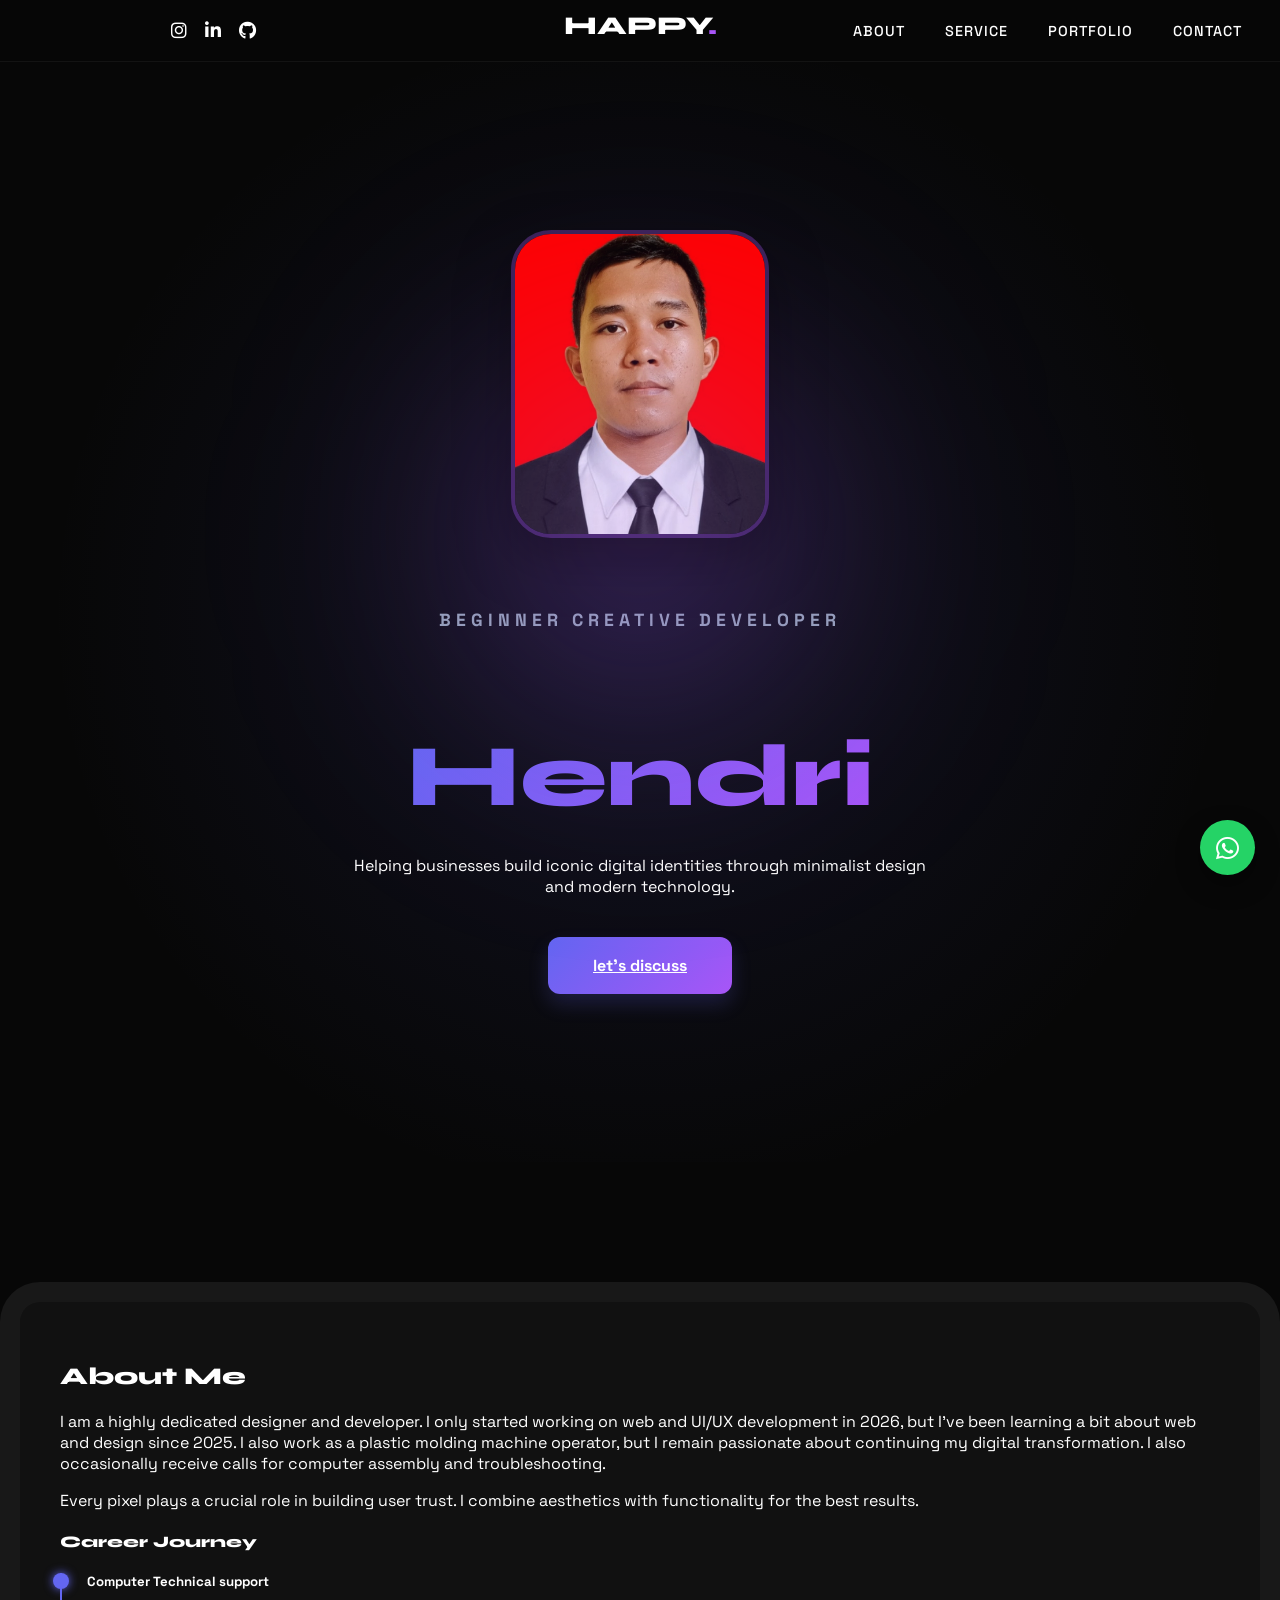
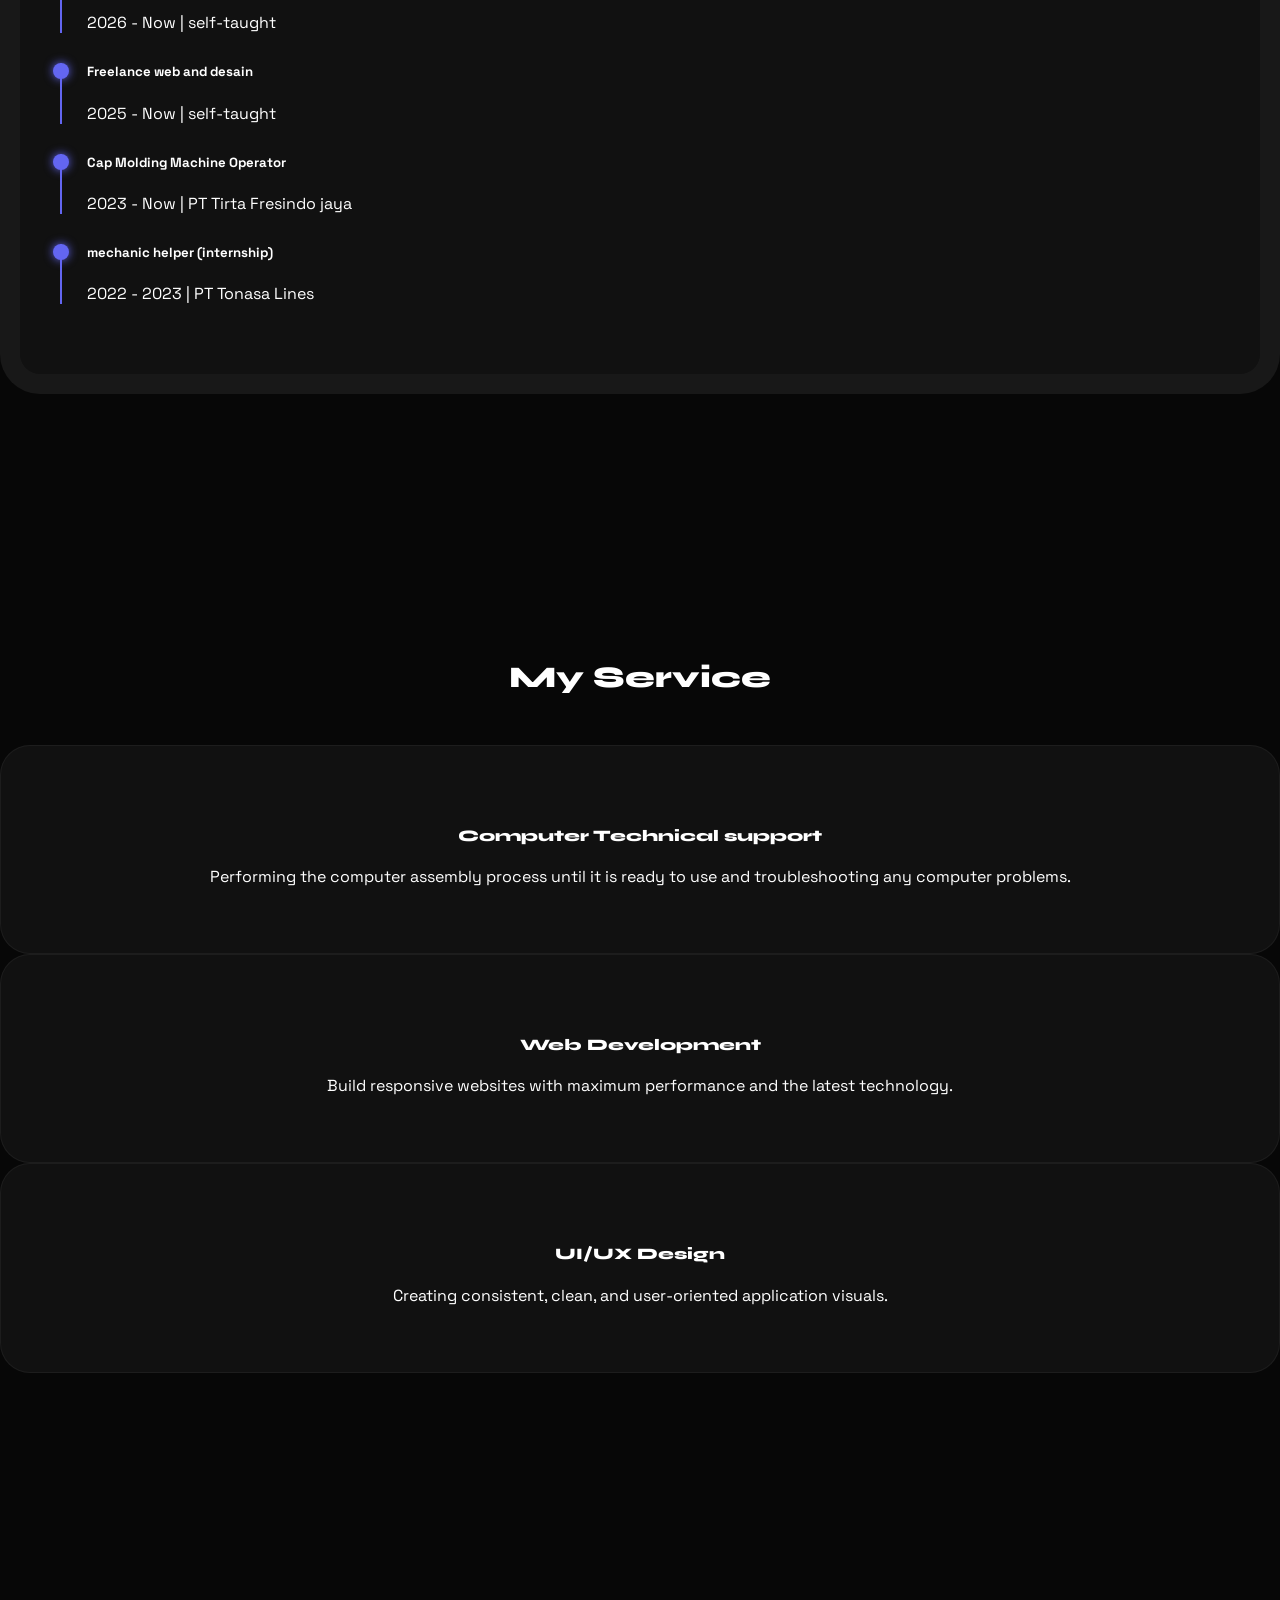
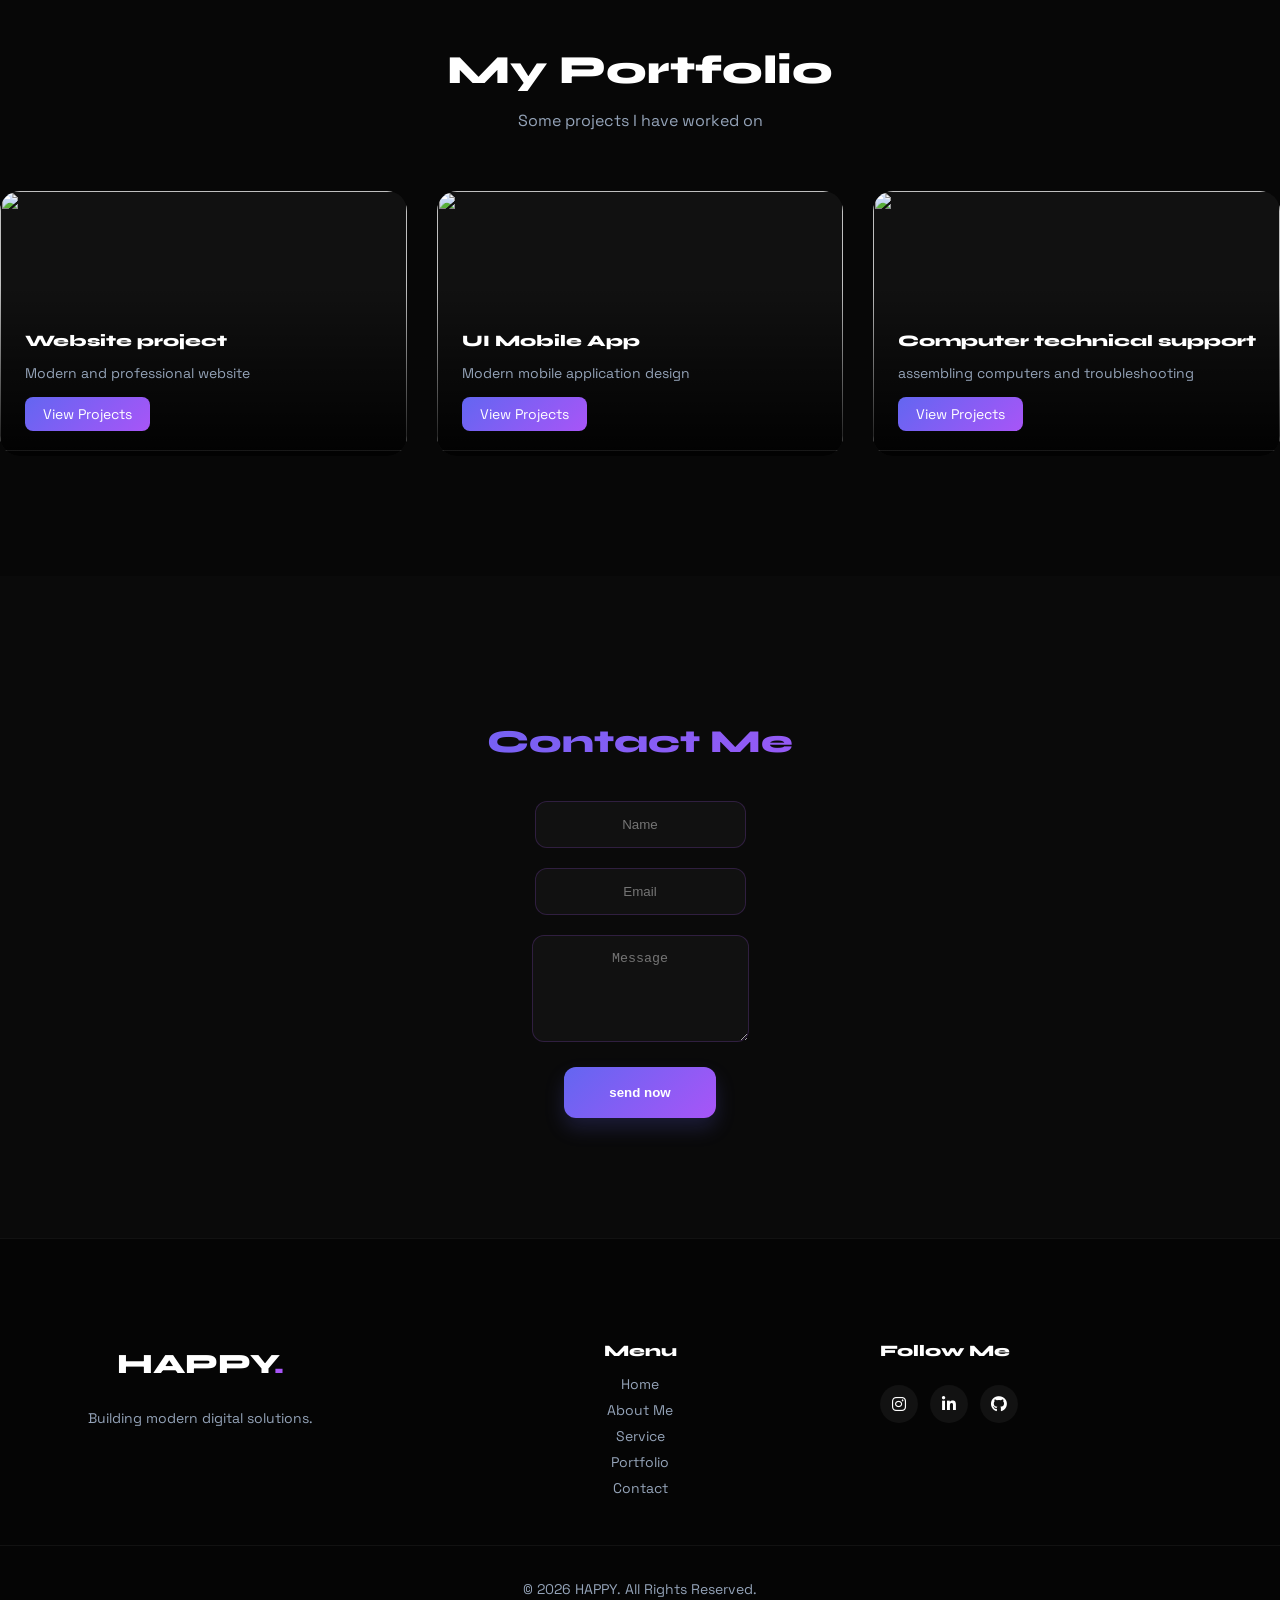
==== index.html @ bbf3f18f "Add files via upload" ====
<!DOCTYPE html>
<html lang="en-US">
<head>
    
    <meta charset="utf-8">
    <meta name="viewport" content="width=device-width, initial-scale=1, shrink-to-fit=no">
    <title>Portfolio | Hendriansyah Pasali</title>
    
    <link rel="stylesheet" href="assets/vendors/themify-icons/css/themify-icons.css">
    <link rel="stylesheet" href="https://cdnjs.cloudflare.com/ajax/libs/font-awesome/6.0.0/css/all.min.css">
    <link href="https://fonts.googleapis.com/css2?family=Space+Grotesk:wght@300;500;700&family=Syne:wght@400;700;800&display=swap" rel="stylesheet">
    <link rel="stylesheet" href="assets/css/steller.css">
    <link rel="stylesheet" href="style.css">

</head>
<body data-spy="scroll" data-target=".navbar">

    <nav class="navbar navbar-expand-lg fixed-top">
        <div class="container">
            <div class="nav-social">
                <div class="social-icons">
                    <a href="#"><i class="fab fa-instagram"></i></a>
                    <a href="https://www.linkedin.com/in/hendriansyah-pasali-647766168"><i class="fab fa-linkedin-in"></i></a>
                    <a href="https://github.com/Rakito-ui"><i class="fab fa-github"></i></a>
                </div>
            </div>
            <div class="nav-logo">
                <a class="navbar-brand" href="#home" style="color: #fff; font-size: 1.6rem;">HAPPY<span style="color: var(--purple-accent);">.</span></a>
            </div>
            <div class="nav-menu">
                <ul class="navbar-nav">
                    <li class="nav-item"><a class="nav-link" href="#about">About</a></li>
                    <li class="nav-item"><a class="nav-link" href="#service">Service</a></li>
                    <li class="nav-item"><a class="nav-link" href="#portfolio">Portfolio</a></li>
                    <li class="nav-item"><a class="nav-link" href="#contact">contact</a></li>
                </ul>
            </div>
        </div>
    </nav>

    <header class="header" id="home">
        <img src="picture/profilhendri.jpg" class="profile-img" alt="Foto">
        <h6 class="subtitle">Beginner Creative Developer</h6>
        <h1 class="title">Hendri</h1>
        <p class="text-dim" style="max-width: 600px; margin-bottom: 40px;">Helping businesses build iconic digital identities through minimalist design and modern technology.</p>
        <a href="#contact" class="btn-main text-decoration-none">let's discuss</a>
    </header>

    <section id="about" class="section">
        <div class="container">
            <div class="about-box">
                <div class="row align-items-center">
                    <div class="col-lg-6 mb-5 mb-lg-0">
                        <h2 class="mb-4">About Me</h2>
                        <p class="text-dim">I am a highly dedicated designer and developer. I only started working on web and UI/UX development in 2026, 
                            but I've been learning a bit about web and design since 2025. 
                            I also work as a plastic molding machine operator, but I remain passionate about continuing my digital transformation. 
                            I also occasionally receive calls for computer assembly and troubleshooting.</p>
                        <p class="text-dim">Every pixel plays a crucial role in building user trust. I combine aesthetics with functionality for the best results.</p>
                    </div>
                    <div class="col-lg-6">
                        <h4 class="mb-4 text-center text-lg-left">Career Journey</h4>
                        <div class="career-item">
                            <h5>Computer Technical support</h5>
                            <p class="small text-primary">2026 - Now | self-taught</p>
                        </div>
                        <div class="career-item">
                            <h5>Freelance web and desain</h5>
                            <p class="small text-primary">2025 - Now | self-taught</p>
                        </div>
                        <div class="career-item">
                            <h5>Cap Molding Machine Operator</h5>
                            <p class="small text-primary">2023 - Now | PT Tirta Fresindo jaya</p>
                        </div>
                        <div class="career-item">
                            <h5>mechanic helper (internship)</h5>
                            <p class="small text-primary">2022 - 2023 | PT Tonasa Lines</p>
                        </div>
                    </div>
                </div>
            </div>
        </div>
    </section>

    <section id="service" class="section">
        <div class="container text-center">
            <h2 class="section-service">My Service</h2>
            <div class="row w-100">
                <div class="col-md-4 mb-4">
                    <div class="custom-card">
                        <div class="icon-box"><i class="ti-settings"></i></div>
                        <h4>Computer Technical support</h4>
                        <p class="text-dim small">Performing the computer assembly process until it is ready to use and troubleshooting any computer problems.
                        </p>
                    </div>
                </div>
                <div class="col-md-4 mb-4">
                    <div class="custom-card">
                        <div class="icon-box"><i class="ti-rocket"></i></div>
                        <h4>Web Development</h4>
                        <p class="text-dim small">Build responsive websites with maximum performance and the latest technology.</p>
                    </div>
                </div>
                <div class="col-md-4 mb-4">
                    <div class="custom-card">
                        <div class="icon-box"><i class="ti-crown"></i></div>
                        <h4>UI/UX Design</h4>
                        <p class="text-dim small">Creating consistent, clean, and user-oriented application visuals.</p>
                    </div>
                </div>
            </div>
        </div>
    </section>

    <section id="portfolio" class="section">
    <div class="container">

        <h2 class="section-title">My Portfolio</h2>
        <p class="section-subtitle">Some projects I have worked on</p>

        <div class="portfolio-grid">

            <div class="portfolio-card">
                <img src="https://images.unsplash.com/photo-1559028012-481c04fa702d?q=80&w=1000" alt="">
                <div class="portfolio-info">
                    <h4>Website project</h4>
                    <p>Modern and professional website</p>
                    <a href="portofolio/websiteproject.html" class="portfolio-btn">View Projects</a>
                </div>
            </div>

            <div class="portfolio-card">
                <img src="https://images.unsplash.com/photo-1551650975-87deedd944c3?q=80&w=1000" alt="">
                <div class="portfolio-info">
                    <h4>UI Mobile App</h4>
                    <p>Modern mobile application design</p>
                    <a href="portofolio/UImobileapp.html" class="portfolio-btn">View Projects</a>
                </div>
            </div>

            <div class="portfolio-card">
                <img src="https://images.unsplash.com/photo-1555066931-4365d14bab8c?q=80&w=1000" alt="">
                <div class="portfolio-info">
                    <h4>Computer technical support</h4>
                    <p>assembling computers and troubleshooting</p>
                    <a href="portofolio/computertechsupport.html" class="portfolio-btn">View Projects</a>
                </div>
            </div>

        </div>

    </div>
</section>

    <section id="contact" class="section" style="background:#0a0a0a;">
    <div class="container">

        <h2>Contact Me</h2>

        <form class="contact-form">

            <div class="form-group">
                <input type="text" id="name" class="form-control" placeholder="Name">
            </div>

            <div class="form-group">
                <input type="email" id="email" class="form-control" placeholder="Email">
            </div>

            <div class="form-group">
                <textarea id="message" class="form-control" rows="5" placeholder="Message"></textarea>
            </div>

            <button type="button" onclick="sendToWhatsApp()" class="btn-main w-100">
             send now
            </button>

        </form>

    </div>
</section>


<!--tombol whatsaap mengambang-->
<a href="https://wa.me/6288744931419" class="whatsapp-float" target="_blank">
    <i class="fab fa-whatsapp"></i>
</a>

<!--tombol back to top-->
<a href="#" class="back-to-top">
    <i class="fas fa-arrow-up"></i>
</a>


<footer class="footer">
    <div class="container">

        <div class="footer-content">

            <div class="footer-brand">
                <h3>HAPPY<span>.</span></h3>
                <p>Building modern digital solutions.</p>
            </div>

            <div class="footer-links">
                <h4>Menu</h4>
                <a href="#home">Home</a>
                <a href="#about">About Me</a>
                <a href="#service">Service</a>
                <a href="#portfolio">Portfolio</a>
                <a href="#contact">Contact</a>
            </div>

            <div class="footer-social">
                <h4>Follow Me</h4>
                <div class="social-footer">
                    <a href="#"><i class="fab fa-instagram"></i></a>
                    <a href="https://www.linkedin.com/in/hendriansyah-pasali-647766168"><i class="fab fa-linkedin-in"></i></a>
                    <a href="https://github.com/Rakito-ui"><i class="fab fa-github"></i></a>
                </div>
            </div>

        </div>

        <div class="footer-bottom">
            <p>© 2026 HAPPY. All Rights Reserved.</p>
        </div>

    </div>
</footer>

<script src="script.js"></script>

</body>
</html>
---- style.css ----
:root {
            --bg-dark: #070707;
            --card-dark: #111111;
            --purple-accent: #a855f7;
            --blue-accent: #6366f1;
            --accent-gradient: linear-gradient(135deg, #6366f1 0%, #a855f7 100%);
            --text-white: #ffffff;
            --text-dim: #94a3b8;
        }

        /* Base Reset */
        body {
            font-family: 'Space Grotesk', sans-serif;
            background-color: var(--bg-dark);
            color: var(--text-white);
            margin: 0;
            padding: 0;
            overflow-x: hidden;
            scroll-behavior: smooth;
        }

        h1, h2, h3, h4, .navbar-brand {
            font-family: 'Syne', sans-serif;
            font-weight: 800;
        }

        /* --- Navbar (Balanced & Fixed) --- */
        .navbar {
            background: rgba(7, 7, 7, 0.8) !important;
            backdrop-filter: blur(20px);
            border-bottom: 1px solid rgba(255, 255, 255, 0.05);
            padding: 15px 0;
            transition: 0.3s;
        }

        .navbar .container {
            display: flex;
            flex-direction: row;
            justify-content: space-between;
            align-items: center;
            width: 100%;
        }

        .nav-social, .nav-logo, .nav-menu {
            flex: 1;
            display: flex;
            align-items: center;
        }

        .nav-social { justify-content: center; gap: 20px; }
        .nav-logo { justify-content: center; }
        .nav-menu { justify-content: flex; }

        .social-icons{
    display:flex;
    align-items:center;
    gap:18px;
}

.social-icons a{
    color: var(--text-white);
    font-size:18px;
    transition:0.3s;
}

.social-icons a:hover{
    color: var(--purple-accent);
    transform: translateY(-2px);
}

        .navbar-nav {
            display: flex;
            flex-direction: row !important;
            gap: 40px;
            list-style: none;
            margin: 0;
            padding: 0;
        }

        .nav-link {
            color: var(--text-white) !important;
            font-weight: 500;
            font-size: 0.9rem;
            text-transform: uppercase;
            letter-spacing: 1px;
        }

        /* Menghilangkan garis bawah pada semua link navigasi */
        .navbar-brand, 
        .nav-link, 
        .navbar-brand:hover, 
        .nav-link:hover {
        text-decoration: none !important;
        transform: translateY(-5px); /* Efek animasi terangkat ke atas */
        }

        /* Efek Hover: Warna Ungu + Terangkat */
        .nav-link:hover, 
        .nav-social a:hover {
        color: var(--purple-accent) !important;
        transform: translateY(-8px) !important; /* Efek terangkat lebih terasa */
        }

        .nav-link:hover { color: var(--purple-accent) !important; }

        /* --- Header Section --- */
        .header {
            min-height: 100vh;
            display: flex;
            flex-direction: column;
            align-items: center;
            justify-content: center;
            text-align: center;
            background: radial-gradient(circle at center, rgba(99, 102, 241, 0.12) 0%, transparent 70%);
            padding: 100px 20px;
            position:relative; /*2 ini tambahan untuk glow bergerak position dan overflow*/
            overflow:hidden;
        }

        .profile-img {
            width: 250px;
            height: 300px;
            object-fit: cover;
            border-radius: 40px;
            border: 4px solid rgba(168, 85, 247, 0.3);
            box-shadow: 0 20px 50px rgba(0,0,0,0.5);
            margin-bottom: 30px;
            transition: 0.5s ease;
        }

        .profile-img:hover {
            transform: scale(1.05) rotate(2deg);
            border-color: var(--purple-accent);
        }

        .header .title {
            font-size: clamp(3rem, 8vw, 5.5rem);
            margin-bottom: 10px;
            background: var(--accent-gradient);
            -webkit-background-clip: text;
            -webkit-text-fill-color: transparent;
        }

        .header .subtitle {
            font-size: 1.1rem;
            color: var(--text-dim);
            letter-spacing: 5px;
            text-transform: uppercase;
            margin-bottom: 35px;
        }

        /* --- About Section --- */
        .section { padding: 120px 0; }

        .section-service{
            text-align: center;
            font-size: 30px;
            margin-bottom: 50px;
        }

        .about-box {
            background: var(--card-dark);
            border-radius: 40px;
            padding: 40px;
            border: 20px solid rgba(255,255,255,0.03);
        }

        .career-item {
            border-left: 2px solid var(--blue-accent);
            padding-left: 25px;
            margin-bottom: 30px;
            position: relative;
        }

        .career-item::before {
            content: '';
            position: absolute;
            left: -9px;
            top: 0;
            width: 16px;
            height: 16px;
            background: var(--blue-accent);
            border-radius: 50%;
            box-shadow: 0 0 10px var(--blue-accent);
        }

        /* PORTFOLIO */

.section-title{
    text-align:center;
    font-size:2.5rem;
    margin-bottom:10px;
}

.section-subtitle{
    text-align:center;
    color:var(--text-dim);
    margin-bottom:60px;
}

.portfolio-grid{
    display:grid;
    grid-template-columns: repeat(auto-fit,minmax(280px,1fr));
    gap:30px;
}

.portfolio-card{
    position:relative;
    border-radius:20px;
    overflow:hidden;
    background:var(--card-dark);
    transition:0.4s;
}

.portfolio-card img{
    width:100%;
    height:260px;
    object-fit:cover;
    transition:0.5s;
}

.portfolio-card:hover{
    transform: translateY(-10px);
    box-shadow: 0 20px 50px rgba(168,85,247,0.3);
}

.portfolio-info{
    position:absolute;
    bottom:0;
    left:0;
    width:100%;
    padding:25px;
    background:linear-gradient(to top, rgba(0,0,0,0.9), transparent);
}

.portfolio-info h4{
    margin-bottom:5px;
}

.portfolio-info p{
    font-size:14px;
    color:var(--text-dim);
    margin-bottom:15px;
}

.portfolio-btn{
    display:inline-block;
    padding:8px 18px;
    font-size:14px;
    border-radius:8px;
    text-decoration:none;
    color:white;
    background:var(--accent-gradient);
}

        /* --- Service Cards --- */
        .custom-card {
            background: var(--card-dark);
            border: 1px solid rgba(255, 255, 255, 0.05);
            padding: 50px 30px;
            border-radius: 30px;
            transition: 0.4s;
            height: 100%;
            text-align: center;
        }

        .custom-card:hover {
            border-color: var(--purple-accent);
            transform: translateY(-10px);
            background: rgba(255,255,255,0.02);
        }

        .icon-box {
            font-size: 45px;
            color: var(--purple-accent);
            margin-bottom: 30px;
        }

        /* --- Contact Form --- */
        .contact-form .form-group { margin-bottom: 25px; }

        .form-control {
            background: var(--card-dark) !important;
            border: 1px solid rgba(168, 85, 247, 0.2) !important;
            color: white !important;
            border-radius: 12px;
            padding: 15px 20px;
            text-align: center;
        }

        .form-control:focus {
            border-color: var(--purple-accent) !important;
            box-shadow: 0 0 15px rgba(168, 85, 247, 0.1);
        }

        .btn-main {
            background: var(--accent-gradient);
            color: white;
            padding: 18px 45px;
            border-radius: 12px;
            font-weight: 700;
            border: none;
            transition: 0.3s;
            cursor: pointer;
            box-shadow: 0 10px 20px rgba(99, 102, 241, 0.2);
        }

        .btn-main:hover {
            transform: scale(1.03);
            box-shadow: 0 15px 30px rgba(168, 85, 247, 0.3);
        }

        footer {
            padding: 60px 0;
            border-top: 1px solid rgba(255,255,255,0.05);
            text-align: center;
        }

        @media (max-width: 991px) {
            .nav-social, .nav-logo { display: none; }
            .nav-menu { justify-content: center; width: 100%; }
        }

        .contact-form{
    margin: auto;
}

/* CONTACT SECTION FIX */
#contact{
    text-align: center;
}

#contact .container{
    max-width: 700px;
    margin: auto;
}

#contact h2{
    text-align: center;
    margin-bottom: 40px;
}

.contact-form{
    width: 100%;
    margin: auto;
}

.contact-form .form-group{
    margin-bottom: 20px;
}

#contact h2{
    text-align:center;
    margin-bottom:40px;
    font-size:2rem;
    background: linear-gradient(135deg,#6366f1,#a855f7);
    -webkit-background-clip:text;
    -webkit-text-fill-color:transparent;
}


/* FLOATING WHATSAPP */

.whatsapp-float{
    position:fixed;
    bottom:25px;
    right:25px;
    width:55px;
    height:55px;
    background:#25D366;
    color:white;
    border-radius:50%;
    display:flex;
    align-items:center;
    justify-content:center;
    font-size:26px;
    box-shadow:0 10px 25px rgba(0,0,0,0.4);
    z-index:999;
    transition:0.3s;
    text-decoration:none;
}

.whatsapp-float:hover{
    transform:scale(1.1);
    box-shadow:0 15px 30px rgba(37,211,102,0.4);
}

.whatsapp-float{
    animation: whatsappPulse 2s infinite;
}

@keyframes whatsappPulse{

    0%{
        box-shadow:0 0 0 0 rgba(37,211,102,0.6);
    }

    70%{
        box-shadow:0 0 0 15px rgba(37,211,102,0);
    }

    100%{
        box-shadow:0 0 0 0 rgba(37,211,102,0);
    }

}


/* FOOTER */

.footer{
    background:#050505;
    padding:80px 0 30px;
    border-top:1px solid rgba(255,255,255,0.05);
}

.footer-content{
    display:grid;
    grid-template-columns:repeat(auto-fit,minmax(220px,1fr));
    gap:40px;
    margin-bottom:40px;
}

.footer-brand h3{
    font-size:28px;
}

.footer-brand span{
    color:var(--purple-accent);
}

.footer-brand p{
    color:var(--text-dim);
    font-size:14px;
    margin-top:10px;
}

.footer-links h4,
.footer-social h4{
    margin-bottom:15px;
}

.footer-social{
    display:flex;
    flex-direction:column;
    align-items:flex-start;
}

.footer-links a{
    display:block;
    text-decoration:none;
    color:var(--text-dim);
    margin-bottom:8px;
    font-size:14px;
    transition:0.3s;
}

.footer-links a:hover{
    color:var(--purple-accent);
}

.social-footer{
    display:flex;
    gap:12px;
    margin-top:10px;
}

.social-footer a{
    display:flex;
    align-items:center;
    justify-content:center;
    width:38px;
    height:38px;
    border-radius:50%;
    color:white;
    font-size:16px;
    background:rgba(255,255,255,0.05);
    transition:0.3s;

    text-decoration:none;   /* ini yang menghilangkan garis */
    border:none;            /* jaga-jaga jika ada border */
}

.social-footer a:hover{
    background:var(--purple-accent);
    transform:translateY(-3px);
}

.footer-bottom{
    text-align:center;
    border-top:1px solid rgba(255,255,255,0.05);
    padding-top:20px;
    font-size:14px;
    color:var(--text-dim);
}

.footer-content{
    display:grid;
    grid-template-columns:repeat(auto-fit,minmax(220px,1fr));
    gap:40px;
    align-items:start;
}

/*tambahan*/
.navbar.scrolled{
    background: rgba(54, 49, 49, 0.95) !important;
    backdrop-filter: blur(25px);
    box-shadow: 0 10px 30px rgba(0,0,0,0.4);
}

/*bacground glow bergerak*/
.header::before{
    content:"";
    position:absolute;
    width:500px;
    height:500px;
    background: radial-gradient(circle, rgba(168,85,247,0.4), transparent 70%);
    top:20%;
    left:50%;
    transform:translateX(-50%);
    filter: blur(120px);
    animation: glowMove 8s ease-in-out infinite alternate;
}

@keyframes glowMove{
    0%{
        transform: translate(-50%,0);
    }
    100%{
        transform: translate(-50%,40px);
    }
}


/* BACK TO TOP BUTTON */

.back-to-top{
    position:fixed;
    bottom:25px;
    left:25px;
    width:50px;
    height:50px;
    background:var(--accent-gradient);
    color:white;
    border-radius:50%;
    display:flex;
    align-items:center;
    justify-content:center;
    font-size:18px;
    text-decoration:none;
    box-shadow:0 10px 25px rgba(0,0,0,0.4);
    opacity:0;
    visibility:hidden;
    transition:0.3s;
    z-index:999;
}

.back-to-top:hover{
    transform:translateY(-5px);
}

.back-to-top.show{
    opacity:1;
    visibility:visible;
}
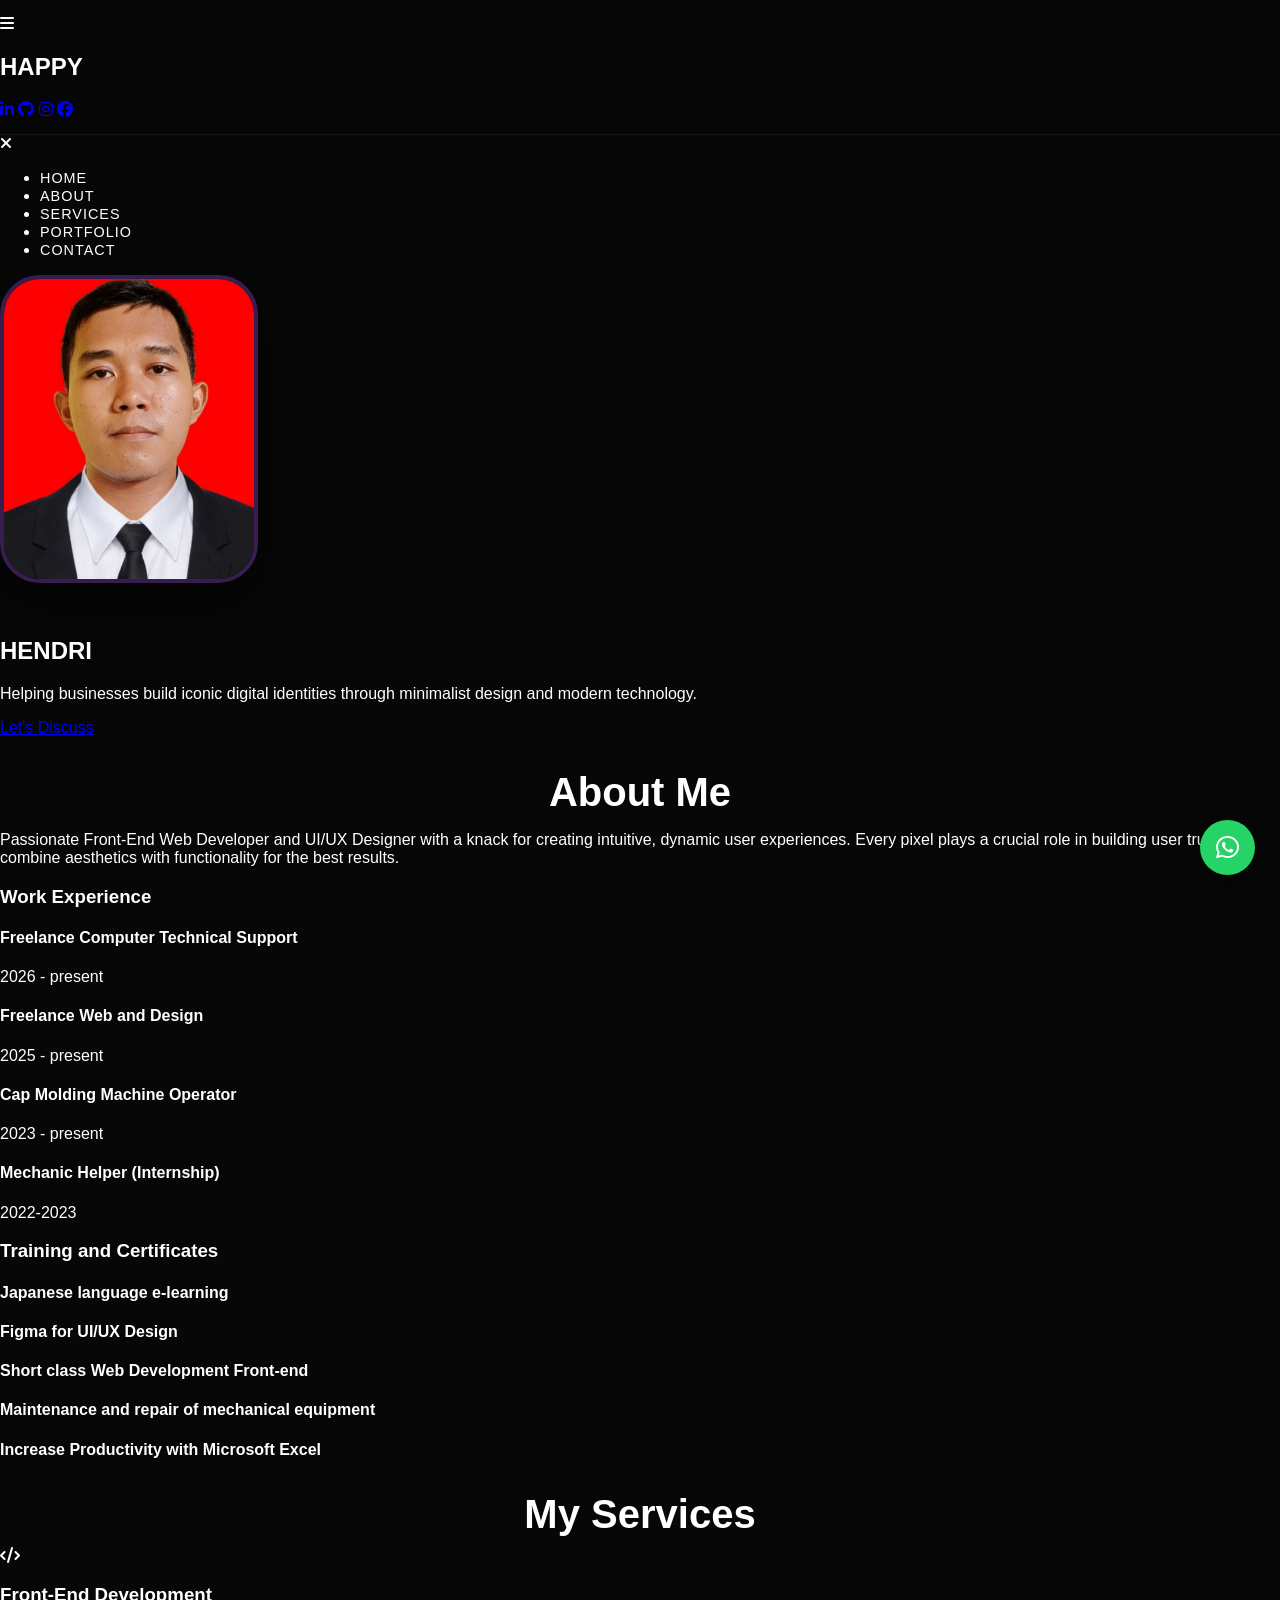
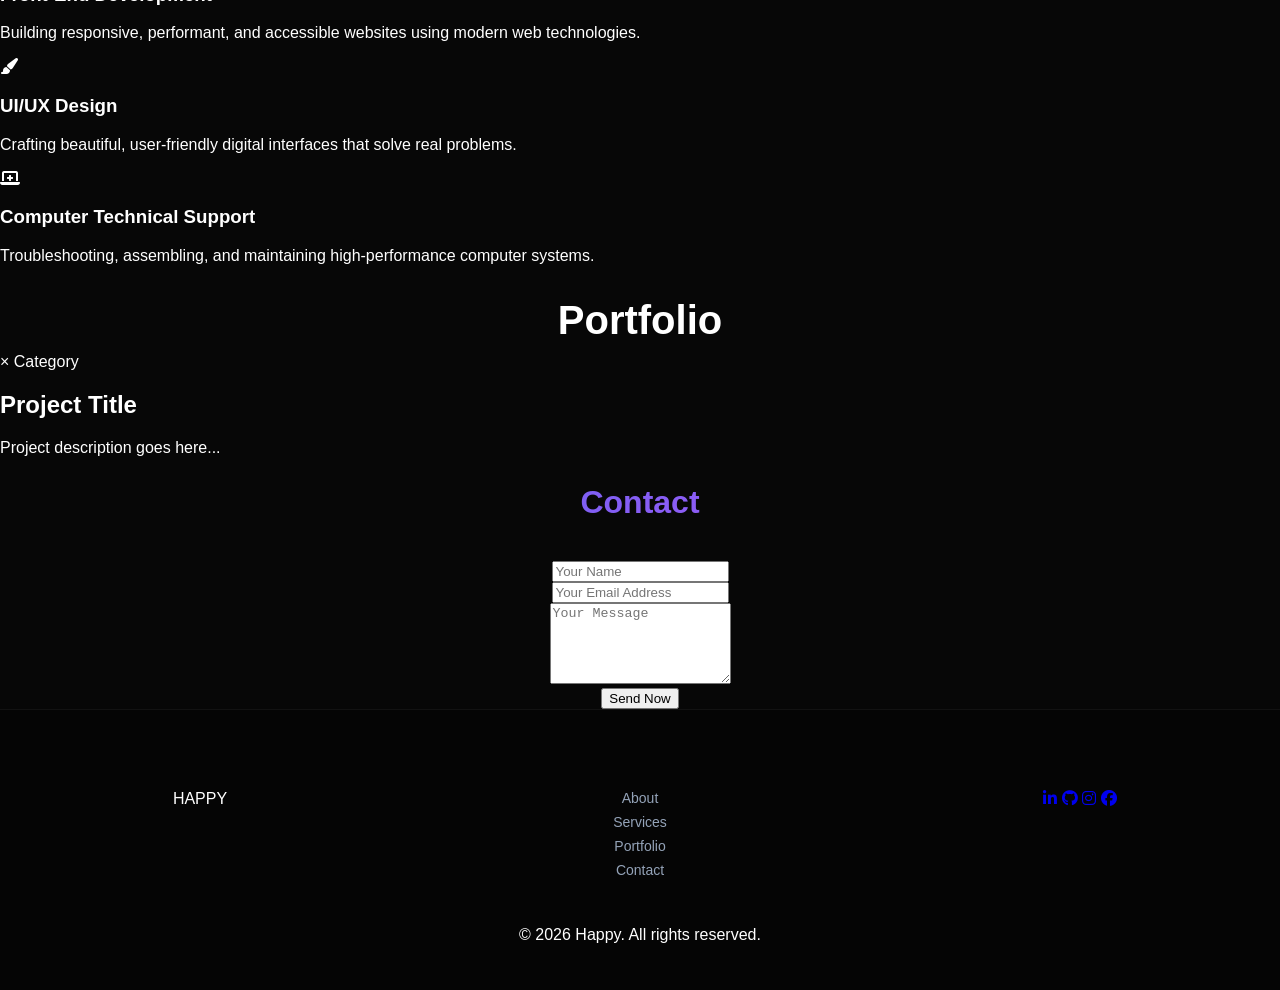
==== commit 7e5b33b8: "Update index.html" ====
--- a/index.html
+++ b/index.html
@@ -1,235 +1,333 @@
 <!DOCTYPE html>
-<html lang="en-US">
+<html lang="en">
 <head>
+    <meta charset="UTF-8">
+    <meta name="viewport" content="width=device-width, initial-scale=1.0">
+    <title>CV & Portfolio | HENDRI</title>
     
-    <meta charset="utf-8">
-    <meta name="viewport" content="width=device-width, initial-scale=1, shrink-to-fit=no">
-    <title>Portfolio | Hendriansyah Pasali</title>
+    <!-- Custom Stylesheet -->
+    <link rel="stylesheet" href="style.css">
     
-    <link rel="stylesheet" href="assets/vendors/themify-icons/css/themify-icons.css">
-    <link rel="stylesheet" href="https://cdnjs.cloudflare.com/ajax/libs/font-awesome/6.0.0/css/all.min.css">
-    <link href="https://fonts.googleapis.com/css2?family=Space+Grotesk:wght@300;500;700&family=Syne:wght@400;700;800&display=swap" rel="stylesheet">
-    <link rel="stylesheet" href="assets/css/steller.css">
-    <link rel="stylesheet" href="style.css">
-
+    <!-- Font Awesome for Icons -->
+    <link rel="stylesheet" href="https://cdnjs.cloudflare.com/ajax/libs/font-awesome/6.4.0/css/all.min.css">
+    
+    <!-- Google Fonts (Inter) -->
+    <link href="https://fonts.googleapis.com/css2?family=Inter:wght@300;400;600;800&display=swap" rel="stylesheet">
 </head>
-<body data-spy="scroll" data-target=".navbar">
-
-    <nav class="navbar navbar-expand-lg fixed-top">
-        <div class="container">
-            <div class="nav-social">
-                <div class="social-icons">
-                    <a href="#"><i class="fab fa-instagram"></i></a>
-                    <a href="https://www.linkedin.com/in/hendriansyah-pasali-647766168"><i class="fab fa-linkedin-in"></i></a>
-                    <a href="https://github.com/Rakito-ui"><i class="fab fa-github"></i></a>
-                </div>
-            </div>
-            <div class="nav-logo">
-                <a class="navbar-brand" href="#home" style="color: #fff; font-size: 1.6rem;">HAPPY<span style="color: var(--purple-accent);">.</span></a>
-            </div>
-            <div class="nav-menu">
-                <ul class="navbar-nav">
-                    <li class="nav-item"><a class="nav-link" href="#about">About</a></li>
-                    <li class="nav-item"><a class="nav-link" href="#service">Service</a></li>
-                    <li class="nav-item"><a class="nav-link" href="#portfolio">Portfolio</a></li>
-                    <li class="nav-item"><a class="nav-link" href="#contact">contact</a></li>
-                </ul>
-            </div>
+<body>
+
+    <!-- ==============================================
+         NAVIGATION BAR
+         ============================================== -->
+    <nav class="navbar">
+        <!-- Left Side: Burger Menu for Mobile -->
+        <div class="nav-left">
+            <div class="burger-menu" id="burgerMenu" aria-label="Open Mobile Menu">
+                <i class="fas fa-bars"></i>
+            </div>
+        </div>
+        
+        <!-- Center: Brand Logo/Name -->
+        <div class="nav-center">
+            <h1 class="brand-logo">HAPPY</h1>
+        </div>
+        
+        <!-- Right Side: Social Media Links -->
+        <div class="nav-right">
+            <a href="https://www.linkedin.com/in/hendriansyah-pasali-647766168" target="_blank" class="social-icon" aria-label="LinkedIn"><i class="fab fa-linkedin-in"></i></a>
+            <a href="https://github.com/Rakito-ui" target="_blank" class="social-icon" aria-label="GitHub"><i class="fab fa-github"></i></a>
+            <a href="#" class="social-icon" aria-label="Instagram"><i class="fab fa-instagram"></i></a>
+            <a href="#" class="social-icon" aria-label="Facebook"><i class="fab fa-facebook"></i></a>
         </div>
     </nav>
 
-    <header class="header" id="home">
-        <img src="picture/profilhendri.jpg" class="profile-img" alt="Foto">
-        <h6 class="subtitle">Beginner Creative Developer</h6>
-        <h1 class="title">Hendri</h1>
-        <p class="text-dim" style="max-width: 600px; margin-bottom: 40px;">Helping businesses build iconic digital identities through minimalist design and modern technology.</p>
-        <a href="#contact" class="btn-main text-decoration-none">let's discuss</a>
-    </header>
-
-    <section id="about" class="section">
-        <div class="container">
-            <div class="about-box">
-                <div class="row align-items-center">
-                    <div class="col-lg-6 mb-5 mb-lg-0">
-                        <h2 class="mb-4">About Me</h2>
-                        <p class="text-dim">I am a highly dedicated designer and developer. I only started working on web and UI/UX development in 2026, 
-                            but I've been learning a bit about web and design since 2025. 
-                            I also work as a plastic molding machine operator, but I remain passionate about continuing my digital transformation. 
-                            I also occasionally receive calls for computer assembly and troubleshooting.</p>
-                        <p class="text-dim">Every pixel plays a crucial role in building user trust. I combine aesthetics with functionality for the best results.</p>
-                    </div>
-                    <div class="col-lg-6">
-                        <h4 class="mb-4 text-center text-lg-left">Career Journey</h4>
-                        <div class="career-item">
-                            <h5>Computer Technical support</h5>
-                            <p class="small text-primary">2026 - Now | self-taught</p>
-                        </div>
-                        <div class="career-item">
-                            <h5>Freelance web and desain</h5>
-                            <p class="small text-primary">2025 - Now | self-taught</p>
-                        </div>
-                        <div class="career-item">
-                            <h5>Cap Molding Machine Operator</h5>
-                            <p class="small text-primary">2023 - Now | PT Tirta Fresindo jaya</p>
-                        </div>
-                        <div class="career-item">
-                            <h5>mechanic helper (internship)</h5>
-                            <p class="small text-primary">2022 - 2023 | PT Tonasa Lines</p>
-                        </div>
-                    </div>
-                </div>
-            </div>
-        </div>
-    </section>
-
-    <section id="service" class="section">
-        <div class="container text-center">
-            <h2 class="section-service">My Service</h2>
-            <div class="row w-100">
-                <div class="col-md-4 mb-4">
-                    <div class="custom-card">
-                        <div class="icon-box"><i class="ti-settings"></i></div>
-                        <h4>Computer Technical support</h4>
-                        <p class="text-dim small">Performing the computer assembly process until it is ready to use and troubleshooting any computer problems.
-                        </p>
-                    </div>
-                </div>
-                <div class="col-md-4 mb-4">
-                    <div class="custom-card">
-                        <div class="icon-box"><i class="ti-rocket"></i></div>
-                        <h4>Web Development</h4>
-                        <p class="text-dim small">Build responsive websites with maximum performance and the latest technology.</p>
-                    </div>
-                </div>
-                <div class="col-md-4 mb-4">
-                    <div class="custom-card">
-                        <div class="icon-box"><i class="ti-crown"></i></div>
-                        <h4>UI/UX Design</h4>
-                        <p class="text-dim small">Creating consistent, clean, and user-oriented application visuals.</p>
-                    </div>
-                </div>
-            </div>
-        </div>
-    </section>
-
-    <section id="portfolio" class="section">
-    <div class="container">
-
-        <h2 class="section-title">My Portfolio</h2>
-        <p class="section-subtitle">Some projects I have worked on</p>
-
-        <div class="portfolio-grid">
-
-            <div class="portfolio-card">
-                <img src="https://images.unsplash.com/photo-1559028012-481c04fa702d?q=80&w=1000" alt="">
-                <div class="portfolio-info">
-                    <h4>Website project</h4>
-                    <p>Modern and professional website</p>
-                    <a href="portofolio/websiteproject.html" class="portfolio-btn">View Projects</a>
-                </div>
-            </div>
-
-            <div class="portfolio-card">
-                <img src="https://images.unsplash.com/photo-1551650975-87deedd944c3?q=80&w=1000" alt="">
-                <div class="portfolio-info">
-                    <h4>UI Mobile App</h4>
-                    <p>Modern mobile application design</p>
-                    <a href="portofolio/UImobileapp.html" class="portfolio-btn">View Projects</a>
-                </div>
-            </div>
-
-            <div class="portfolio-card">
-                <img src="https://images.unsplash.com/photo-1555066931-4365d14bab8c?q=80&w=1000" alt="">
-                <div class="portfolio-info">
-                    <h4>Computer technical support</h4>
-                    <p>assembling computers and troubleshooting</p>
-                    <a href="portofolio/computertechsupport.html" class="portfolio-btn">View Projects</a>
-                </div>
-            </div>
-
-        </div>
-
+    <!-- ==============================================
+         SLIDE-OUT SIDEBAR MENU (MOBILE)
+         ============================================== -->
+    <div class="sidebar" id="sidebar">
+        <!-- Close Button -->
+        <div class="close-btn" id="closeBtn" aria-label="Close Mobile Menu">
+            <i class="fas fa-times"></i>
+        </div>
+        
+        <!-- Navigation Links -->
+        <ul class="nav-links">
+            <li><a href="#hero" class="nav-link">Home</a></li>
+            <li><a href="#about" class="nav-link">About</a></li>
+            <li><a href="#services" class="nav-link">Services</a></li>
+            <li><a href="#portfolio" class="nav-link">Portfolio</a></li>
+            <li><a href="#contact" class="nav-link">Contact</a></li>
+        </ul>
     </div>
-</section>
-
-    <section id="contact" class="section" style="background:#0a0a0a;">
-    <div class="container">
-
-        <h2>Contact Me</h2>
-
-        <form class="contact-form">
-
-            <div class="form-group">
-                <input type="text" id="name" class="form-control" placeholder="Name">
-            </div>
-
-            <div class="form-group">
-                <input type="email" id="email" class="form-control" placeholder="Email">
-            </div>
-
-            <div class="form-group">
-                <textarea id="message" class="form-control" rows="5" placeholder="Message"></textarea>
-            </div>
-
-            <button type="button" onclick="sendToWhatsApp()" class="btn-main w-100">
-             send now
-            </button>
-
-        </form>
-
+    
+    <!-- Overlay for Sidebar -->
+    <div class="overlay" id="overlay"></div>
+
+
+    <!-- ==============================================
+         MAIN HERO SECTION
+         ============================================== -->
+    <section id="hero" class="hero">
+        <div class="glow-bg"></div>
+        <div class="hero-content">
+            <!-- Profile Image -->
+            <div class="profile-img-container">
+                <img src="picture/profilhendri.jpg" alt="Profile" class="profile-img">
+            </div>
+            
+            <!-- Headline & Tagline -->
+            <h1 class="hero-name">HENDRI</h1>
+            <p class="hero-tagline">Helping businesses build iconic digital identities through minimalist design 
+                and modern technology.</p>
+                
+            <!-- Call to Action Button -->
+            <a href="https://wa.me/+6288744931419" target="_blank" class="btn btn-primary">Let's Discuss</a>
+        </div>
+    </section>
+
+
+    <!-- ==============================================
+         ABOUT ME SECTION
+         ============================================== -->
+    <section id="about" class="about section-padding">
+        <div class="container">
+            <h2 class="section-title">About Me</h2>
+            
+            <div class="about-content">
+                <!-- Biography -->
+                <p class="bio">
+                    Passionate Front-End Web Developer and UI/UX Designer with a knack for creating intuitive, dynamic user experiences. 
+                    Every pixel plays a crucial role in building user trust. I combine aesthetics with functionality for the best results.
+                </p>
+                
+                <!-- Timelines for Experience & Education -->
+                <div class="timeline-container">
+                    
+                    <!-- Left Column: Work Experience -->
+                    <div class="timeline-column">
+                        <h3>Work Experience</h3>
+                        
+                        <div class="timeline-item timeline-card">
+                            <h4>Freelance Computer Technical Support</h4>
+                            <span class="date">2026 - present</span>
+                            <p><!-- Add brief description here if needed --></p>
+                        </div>
+                        
+                        <div class="timeline-item timeline-card">
+                            <h4>Freelance Web and Design</h4>
+                            <span class="date">2025 - present</span>
+                            <p><!-- Add brief description here if needed --></p>
+                        </div>
+                        
+                        <div class="timeline-item timeline-card">
+                            <h4>Cap Molding Machine Operator</h4>
+                            <span class="date">2023 - present</span>
+                            <p><!-- Add brief description here if needed --></p>
+                        </div>
+                        
+                        <div class="timeline-item timeline-card">
+                            <h4>Mechanic Helper (Internship)</h4>
+                            <span class="date">2022-2023</span>
+                            <p><!-- Add brief description here if needed --></p>
+                        </div>
+                    </div>
+                    
+                    <!-- Right Column: Training & Certificates -->
+                    <div class="timeline-column">
+                        <h3>Training and Certificates</h3>
+                        
+                        <div class="timeline-item timeline-card">
+                            <h4>Japanese language e-learning</h4>
+                            <p><!-- Add brief description here if needed --></p>
+                        </div>
+                        
+                        <div class="timeline-item timeline-card">
+                            <h4>Figma for UI/UX Design</h4>
+                            <p><!-- Add brief description here if needed --></p>
+                        </div>
+                        
+                         <div class="timeline-item timeline-card">
+                            <h4>Short class Web Development Front-end</h4>
+                            <p><!-- Add brief description here if needed --></p>
+                        </div>
+                        
+                        <div class="timeline-item timeline-card">
+                            <h4>Maintenance and repair of mechanical equipment</h4>
+                            <p><!-- Add brief description here if needed --></p>
+                        </div>
+                        
+                        <div class="timeline-item timeline-card">
+                            <h4>Increase Productivity with Microsoft Excel</h4>
+                            <p><!-- Add brief description here if needed --></p>
+                        </div>
+                    </div>
+                    
+                </div>
+            </div>
+        </div>
+    </section>
+
+
+    <!-- ==============================================
+         SERVICES SECTION
+         ============================================== -->
+    <section id="services" class="services section-padding">
+        <div class="container">
+            <h2 class="section-title">My Services</h2>
+            
+            <div class="grid-3">
+                <!-- Service 1: Front-End -->
+                <div class="service-card">
+                    <i class="fas fa-code service-icon"></i>
+                    <h3>Front-End Development</h3>
+                    <p>Building responsive, performant, and accessible websites using modern web technologies.</p>
+                </div>
+                
+                <!-- Service 2: UI/UX Design -->
+                <div class="service-card">
+                    <i class="fas fa-paint-brush service-icon"></i>
+                    <h3>UI/UX Design</h3>
+                    <p>Crafting beautiful, user-friendly digital interfaces that solve real problems.</p>
+                </div>
+                
+                <!-- Service 3: Tech Support -->
+                <div class="service-card">
+                    <i class="fas fa-laptop-medical service-icon"></i>
+                    <h3>Computer Technical Support</h3>
+                    <p>Troubleshooting, assembling, and maintaining high-performance computer systems.</p>
+                </div>
+            </div>
+        </div>
+    </section>
+
+
+    <!-- ==============================================
+         PORTFOLIO SECTION
+         ============================================== -->
+    <section id="portfolio" class="portfolio section-padding">
+        <div class="container">
+            <h2 class="section-title">Portfolio</h2>
+            
+            <div class="grid-3">
+                <!-- Portfolio Card 1 -->
+                <div class="portfolio-card">
+                    <div class="portfolio-img" style="background-image: url('https://images.unsplash.com/photo-1555066931-4365d14bab8c?ixlib=rb-4.0.3&auto=format&fit=crop&w=600&q=80');"></div>
+                    <div class="portfolio-info">
+                        <span class="category"></span>
+                        <h3>Front-End Projects</h3>
+                        <p>Modern and Profesional Website</p>
+                        <a href="https://sites.google.com/view/front-end-project-hendri?usp=sharing" target="_blank" class="portfolio-btn">View Projects</a>
+                    </div>
+                </div>
+                
+                <!-- Portfolio Card 2 -->
+                <div class="portfolio-card">
+                    <div class="portfolio-img" style="background-image: url('https://images.unsplash.com/photo-1561070791-2526d30994b5?ixlib=rb-4.0.3&auto=format&fit=crop&w=600&q=80');"></div>
+                    <div class="portfolio-info">
+                        <span class="category"></span>
+                        <h3>UI/UX Design</h3>
+                        <p>Design quality determines the future.</p>
+                        <a href="https://drive.google.com/drive/folders/1vn-aRSHauVqRK579OKoDyxmrJ8_ttyNB?usp=drive_link" target="_blank" class="portfolio-btn">View Projects</a>
+                    </div>
+                </div>
+                
+                <!-- Portfolio Card 3 -->
+                <div class="portfolio-card">
+                    <div class="portfolio-img" style="background-image: url('picture/computer1.jpg');"></div>
+                    <div class="portfolio-info">
+                        <span class="category"></span>
+                        <h3>Computer Technical Support</h3>
+                        <p>Assembling computers and troubleshooting</p>
+                        <a href="https://drive.google.com/drive/folders/1jRQvjFHmJrfeahYULSBNTN-hsMkwXrtK?usp=drive_link" target="_blank" class="portfolio-btn">View Projects</a>
+                    </div>
+                </div>
+            </div>
+        </div>
+    </section>
+
+    <!-- Modal for Portfolio (Currently handled by JS, but kept for future scale) -->
+    <div class="modal" id="portfolioModal">
+        <div class="modal-content">
+            <span class="close-modal" id="closeModal">&times;</span>
+            <span class="modal-category" id="modalCategory">Category</span>
+            <h2 id="modalTitle">Project Title</h2>
+            <p id="modalDesc">Project description goes here...</p>
+        </div>
     </div>
-</section>
-
-
-<!--tombol whatsaap mengambang-->
-<a href="https://wa.me/6288744931419" class="whatsapp-float" target="_blank">
-    <i class="fab fa-whatsapp"></i>
-</a>
-
-<!--tombol back to top-->
-<a href="#" class="back-to-top">
-    <i class="fas fa-arrow-up"></i>
-</a>
-
-
-<footer class="footer">
-    <div class="container">
-
-        <div class="footer-content">
-
-            <div class="footer-brand">
-                <h3>HAPPY<span>.</span></h3>
-                <p>Building modern digital solutions.</p>
-            </div>
-
-            <div class="footer-links">
-                <h4>Menu</h4>
-                <a href="#home">Home</a>
-                <a href="#about">About Me</a>
-                <a href="#service">Service</a>
-                <a href="#portfolio">Portfolio</a>
-                <a href="#contact">Contact</a>
-            </div>
-
-            <div class="footer-social">
-                <h4>Follow Me</h4>
-                <div class="social-footer">
-                    <a href="#"><i class="fab fa-instagram"></i></a>
-                    <a href="https://www.linkedin.com/in/hendriansyah-pasali-647766168"><i class="fab fa-linkedin-in"></i></a>
-                    <a href="https://github.com/Rakito-ui"><i class="fab fa-github"></i></a>
-                </div>
-            </div>
-
-        </div>
-
-        <div class="footer-bottom">
-            <p>© 2026 HAPPY. All Rights Reserved.</p>
-        </div>
-
-    </div>
-</footer>
-
-<script src="script.js"></script>
-
+
+
+    <!-- ==============================================
+         CONTACT SECTION
+         ============================================== -->
+    <section id="contact" class="contact section-padding">
+        <div class="container">
+            <h2 class="section-title">Contact</h2>
+            
+            <div class="contact-form-container">
+                <!-- Form routes to WhatsApp via JS -->
+                <form id="contactForm" onsubmit="sendWhatsApp(event)">
+                    <div class="form-group">
+                        <input type="text" id="name" placeholder="Your Name" required>
+                    </div>
+                    <div class="form-group">
+                        <input type="email" id="email" placeholder="Your Email Address" required>
+                    </div>
+                    <div class="form-group">
+                        <textarea id="message" rows="5" placeholder="Your Message" required></textarea>
+                    </div>
+                    <button type="submit" class="btn btn-primary w-100">Send Now</button>
+                </form>
+            </div>
+        </div>
+    </section>
+
+
+    <!-- ==============================================
+         FLOATING ACTION BUTTONS
+         ============================================== -->
+         
+    <!-- Back to Top Button (Bottom Left) -->
+    <a href="#" class="back-to-top" id="backToTop" aria-label="Scroll back to top">
+        <i class="fas fa-arrow-up"></i>
+    </a>
+
+    <!-- Floating WhatsApp Button (Bottom Right) -->
+    <a href="https://wa.me/6288744931419" class="whatsapp-float" target="_blank" aria-label="Chat on WhatsApp">
+        <i class="fab fa-whatsapp"></i>
+    </a>
+
+
+    <!-- ==============================================
+         FOOTER SECTION
+         ============================================== -->
+    <footer class="footer">
+        <div class="container">
+            <div class="footer-content">
+                <!-- Footer Brand Logo -->
+                <div class="footer-logo">HAPPY</div>
+                
+                <!-- Inline Links -->
+                <div class="footer-links">
+                    <a href="#about">About</a>
+                    <a href="#services">Services</a>
+                    <a href="#portfolio">Portfolio</a>
+                    <a href="#contact">Contact</a>
+                </div>
+                
+                <!-- Footer Social Media -->
+                <div class="footer-socials">
+                    <a href="https://www.linkedin.com/in/hendriansyah-pasali-647766168" target="_blank" class="social-icon" aria-label="LinkedIn"><i class="fab fa-linkedin-in"></i></a>
+                    <a href="https://github.com/Rakito-ui" target="_blank" class="social-icon" aria-label="GitHub"><i class="fab fa-github"></i></a>
+                    <a href="#" class="social-icon" aria-label="Instagram"><i class="fab fa-instagram"></i></a>
+                    <a href="#" class="social-icon" aria-label="Facebook"><i class="fab fa-facebook"></i></a>
+                </div>
+            </div>
+            
+            <p class="copyright">&copy; 2026 Happy. All rights reserved.</p>
+        </div>
+    </footer>
+
+    <!-- Main JavaScript File -->
+    <script src="script.js"></script>
 </body>
-</html>+</html>
